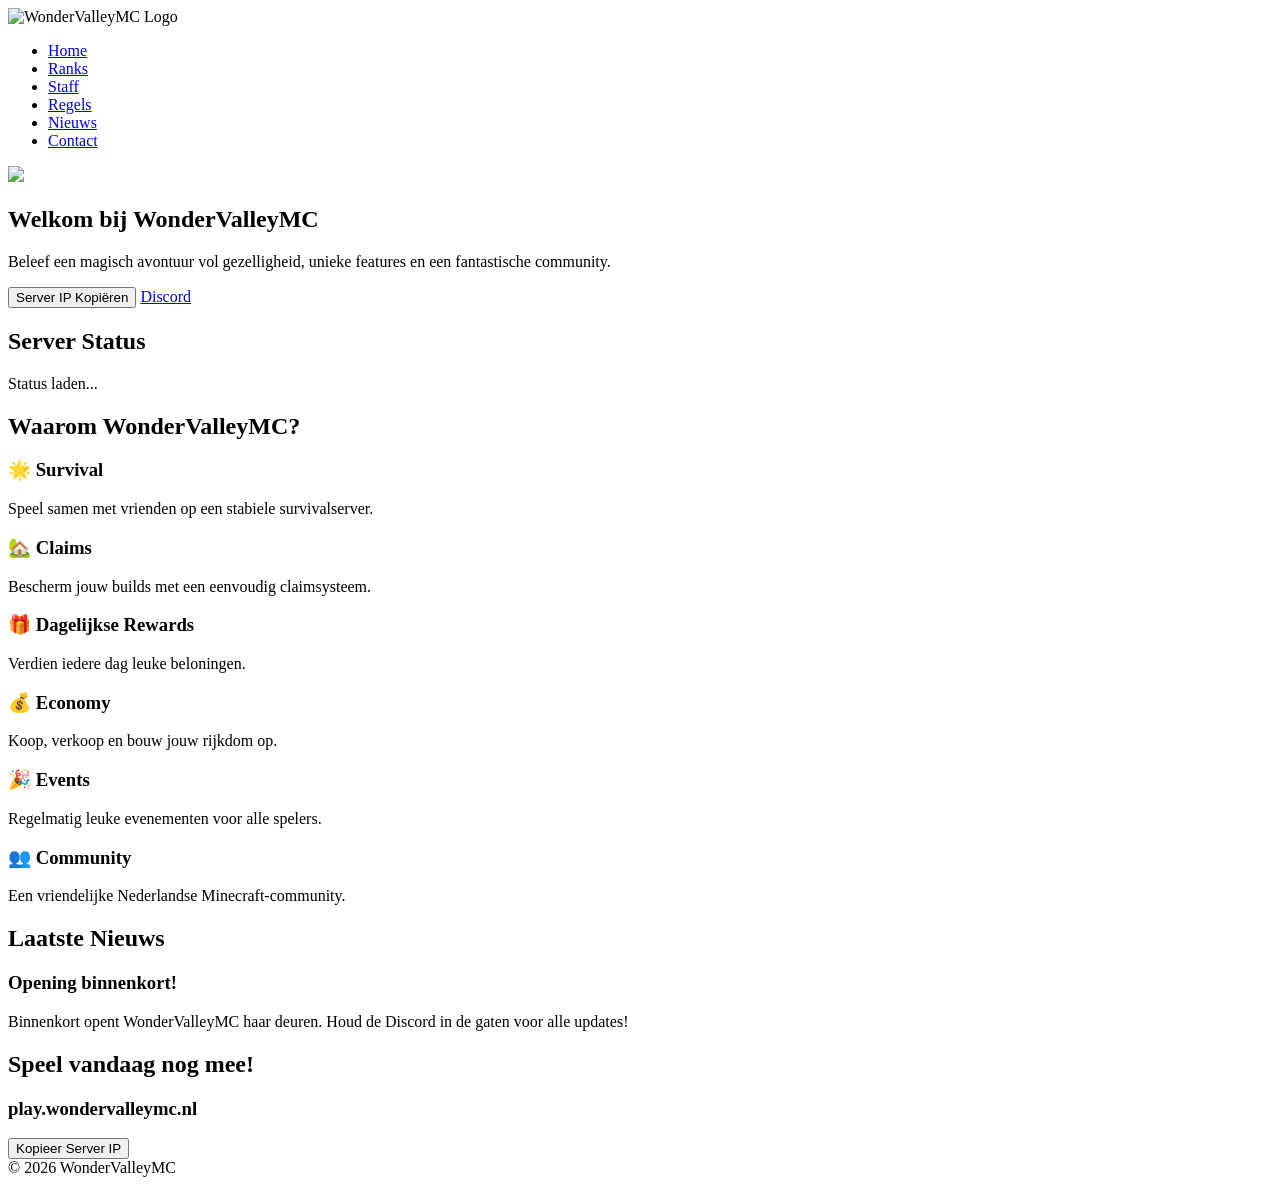
==== index.html @ a1754ed3 "Add initial index.html for WonderValleyMC website" ====
<!DOCTYPE html>
<html lang="nl">

<head>

    <meta charset="UTF-8">
    <meta name="viewport" content="width=device-width, initial-scale=1.0">

    <title>WonderValleyMC | Home</title>

    <meta name="description" content="Welkom op WonderValleyMC - De gezelligste Nederlandse Minecraft server!">

    <link rel="stylesheet" href="style.css">

    <link rel="icon" href="favicon.png">

    <script src="script.js" defer></script>

</head>

<body>

    <div id="particles"></div>

    <header>

        <nav>

            <div class="logo">

                <img src="logo.png" alt="WonderValleyMC Logo">

            </div>

            <ul>

                <li><a href="#">Home</a></li>
                <li><a href="ranks.html">Ranks</a></li>
                <li><a href="staff.html">Staff</a></li>
                <li><a href="regels.html">Regels</a></li>
                <li><a href="nieuws.html">Nieuws</a></li>
                <li><a href="contact.html">Contact</a></li>

            </ul>

        </nav>

    </header>

    <section class="hero">

        <div class="hero-content">

            <img class="hero-logo" src="logo.png">

            <h1>Welkom bij WonderValleyMC</h1>

            <p>

                Beleef een magisch avontuur vol gezelligheid,

                unieke features en een fantastische community.

            </p>

            <div class="buttons">

                <button onclick="copyIP()">

                    Server IP Kopiëren

                </button>

                <a href="#" class="discord">

                    Discord

                </a>

            </div>

        </div>

    </section>

    <section class="status">

        <h2>Server Status</h2>

        <div class="status-box">

            <div id="serverStatus">

                Status laden...

            </div>

            <div id="playerCount"></div>

            <div id="serverVersion"></div>

        </div>

    </section>

    <section class="features">

        <h2>Waarom WonderValleyMC?</h2>

        <div class="cards">

            <div class="card">

                <h3>🌟 Survival</h3>

                <p>

                    Speel samen met vrienden op een stabiele survivalserver.

                </p>

            </div>

            <div class="card">

                <h3>🏡 Claims</h3>

                <p>

                    Bescherm jouw builds met een eenvoudig claimsysteem.

                </p>

            </div>

            <div class="card">

                <h3>🎁 Dagelijkse Rewards</h3>

                <p>

                    Verdien iedere dag leuke beloningen.

                </p>

            </div>

            <div class="card">

                <h3>💰 Economy</h3>

                <p>

                    Koop, verkoop en bouw jouw rijkdom op.

                </p>

            </div>

            <div class="card">

                <h3>🎉 Events</h3>

                <p>

                    Regelmatig leuke evenementen voor alle spelers.

                </p>

            </div>

            <div class="card">

                <h3>👥 Community</h3>

                <p>

                    Een vriendelijke Nederlandse Minecraft-community.

                </p>

            </div>

        </div>

    </section>

    <section class="news">

        <h2>Laatste Nieuws</h2>

        <div class="news-card">

            <h3>Opening binnenkort!</h3>

            <p>

                Binnenkort opent WonderValleyMC haar deuren.

                Houd de Discord in de gaten voor alle updates!

            </p>

        </div>

    </section>

    <section class="join">

        <h2>Speel vandaag nog mee!</h2>

        <h3 id="serverip">

            play.wondervalleymc.nl

        </h3>

        <button onclick="copyIP()">

            Kopieer Server IP

        </button>

    </section>

    <footer>

        © 2026 WonderValleyMC

    </footer>

</body>

</html>
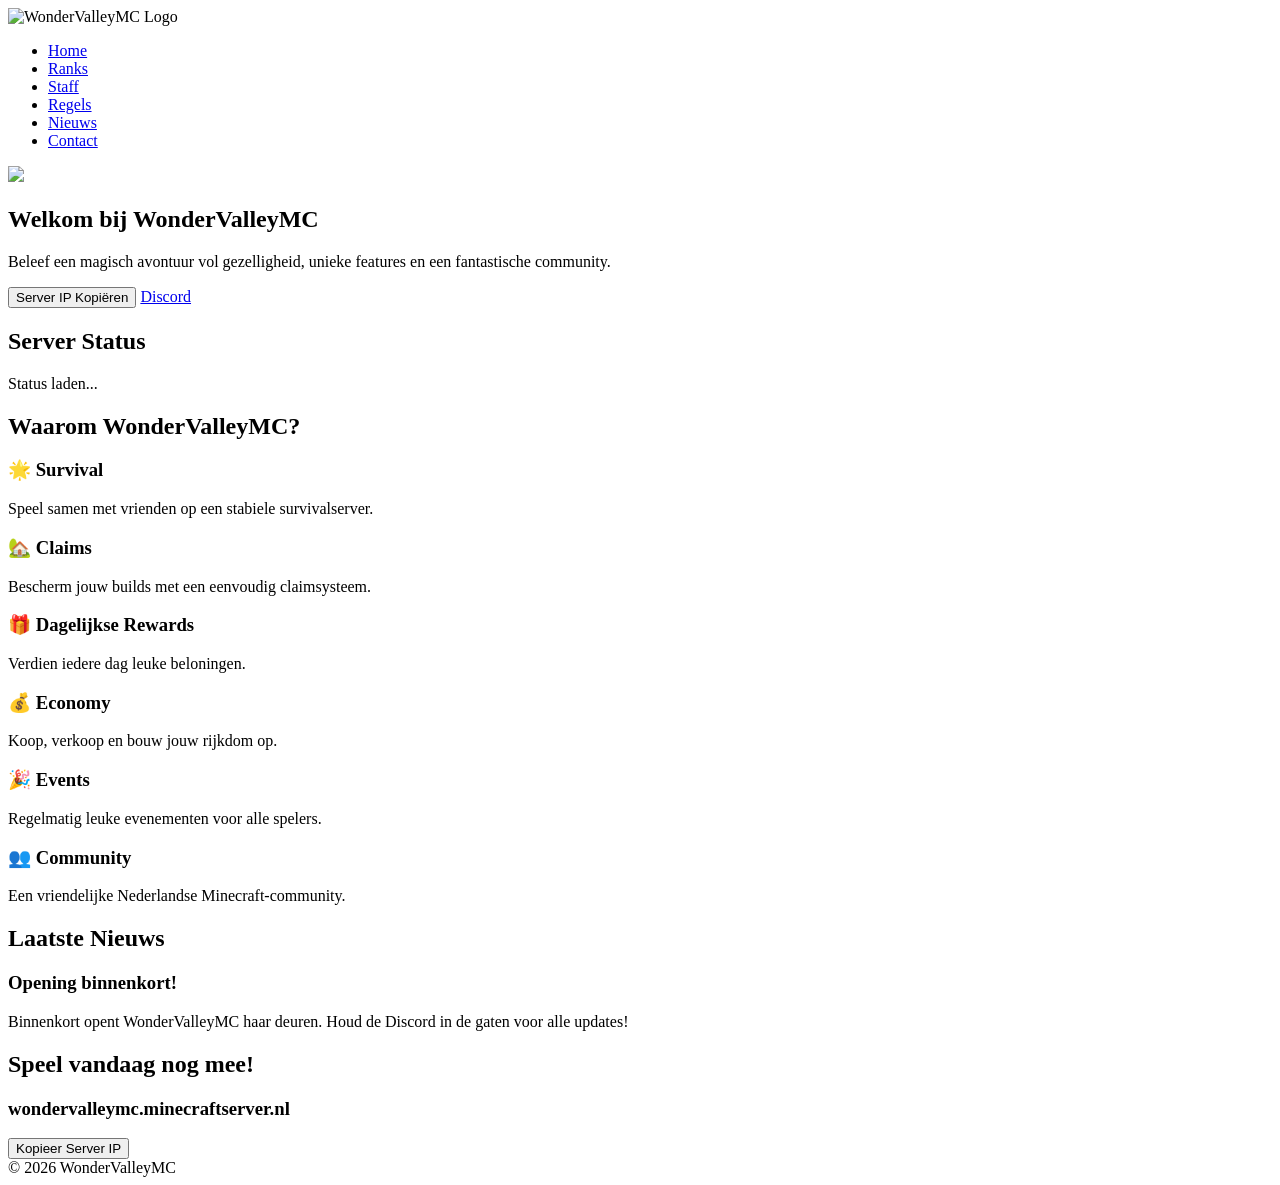
==== commit d0f17dde: "Update server IP address in index.html" ====
--- a/index.html
+++ b/index.html
@@ -211,7 +211,7 @@
 
         <h3 id="serverip">
 
-            play.wondervalleymc.nl
+            wondervalleymc.minecraftserver.nl
 
         </h3>
 
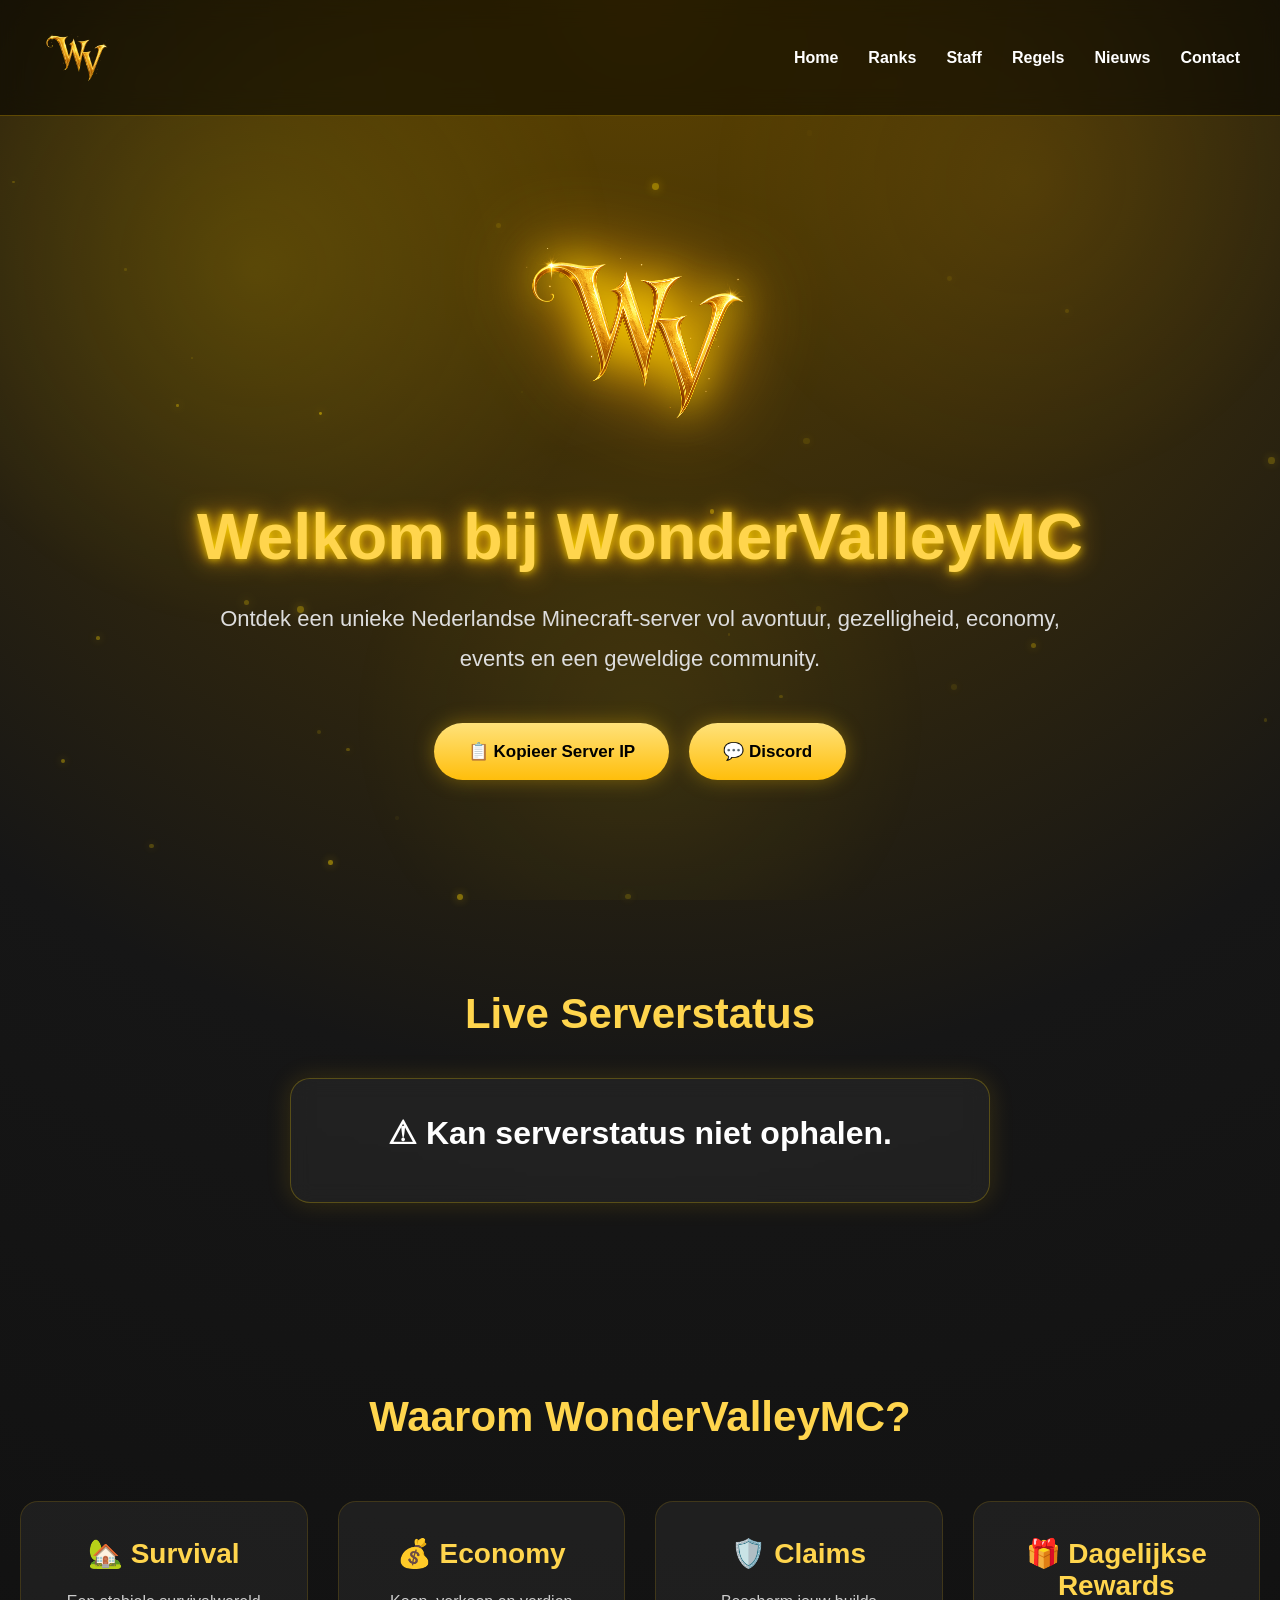
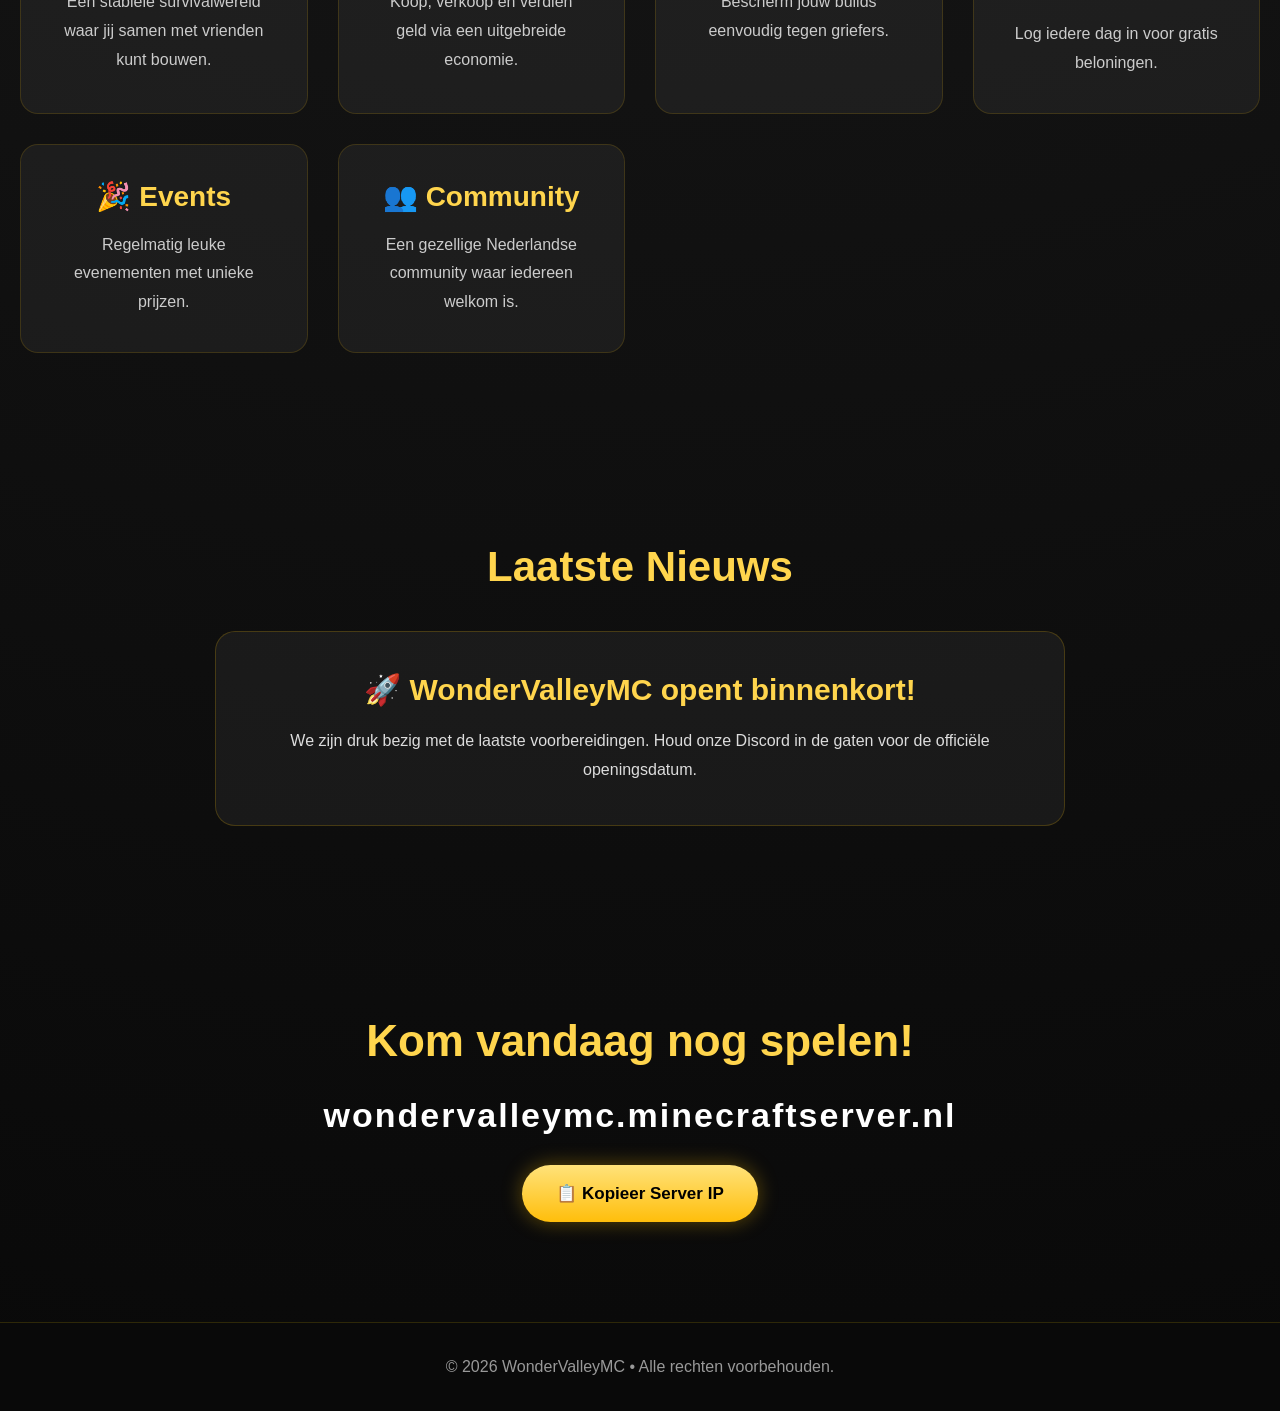
==== commit 0cb4519a: "Update index.html" ====
--- a/index.html
+++ b/index.html
@@ -6,14 +6,14 @@
     <meta charset="UTF-8">
     <meta name="viewport" content="width=device-width, initial-scale=1.0">
 
-    <title>WonderValleyMC | Home</title>
-
-    <meta name="description" content="Welkom op WonderValleyMC - De gezelligste Nederlandse Minecraft server!">
+    <title>WonderValleyMC | De Magische Minecraft Server</title>
+
+    <meta name="description" content="Welkom op WonderValleyMC! Beleef een magisch avontuur op onze Nederlandse Minecraft server.">
+
+    <link rel="icon" href="favicon.png">
 
     <link rel="stylesheet" href="style.css">
 
-    <link rel="icon" href="favicon.png">
-
     <script src="script.js" defer></script>
 
 </head>
@@ -28,13 +28,17 @@
 
             <div class="logo">
 
-                <img src="logo.png" alt="WonderValleyMC Logo">
+                <a href="index.html">
+
+                    <img src="logo.png" alt="WonderValleyMC Logo">
+
+                </a>
 
             </div>
 
             <ul>
 
-                <li><a href="#">Home</a></li>
+                <li><a href="index.html">Home</a></li>
                 <li><a href="ranks.html">Ranks</a></li>
                 <li><a href="staff.html">Staff</a></li>
                 <li><a href="regels.html">Regels</a></li>
@@ -47,185 +51,177 @@
 
     </header>
 
-    <section class="hero">
-
-        <div class="hero-content">
-
-            <img class="hero-logo" src="logo.png">
-
-            <h1>Welkom bij WonderValleyMC</h1>
-
-            <p>
-
-                Beleef een magisch avontuur vol gezelligheid,
-
-                unieke features en een fantastische community.
-
-            </p>
-
-            <div class="buttons">
-
-                <button onclick="copyIP()">
-
-                    Server IP Kopiëren
-
-                </button>
-
-                <a href="#" class="discord">
-
-                    Discord
-
-                </a>
-
-            </div>
-
-        </div>
-
-    </section>
-
-    <section class="status">
-
-        <h2>Server Status</h2>
-
-        <div class="status-box">
-
-            <div id="serverStatus">
-
-                Status laden...
-
-            </div>
-
-            <div id="playerCount"></div>
-
-            <div id="serverVersion"></div>
-
-        </div>
-
-    </section>
-
-    <section class="features">
-
-        <h2>Waarom WonderValleyMC?</h2>
-
-        <div class="cards">
-
-            <div class="card">
-
-                <h3>🌟 Survival</h3>
+    <main>
+
+        <section class="hero">
+
+            <div class="hero-content">
+
+                <img class="hero-logo" src="logo.png" alt="WonderValleyMC">
+
+                <h1>Welkom bij WonderValleyMC</h1>
 
                 <p>
 
-                    Speel samen met vrienden op een stabiele survivalserver.
+                    Ontdek een unieke Nederlandse Minecraft-server vol avontuur,
+                    gezelligheid, economy, events en een geweldige community.
 
                 </p>
 
-            </div>
-
-            <div class="card">
-
-                <h3>🏡 Claims</h3>
+                <div class="buttons">
+
+                    <button onclick="copyIP()">
+
+                        📋 Kopieer Server IP
+
+                    </button>
+
+                    <a class="discord"
+                       href="https://discord.gg/JOUWLINK"
+                       target="_blank">
+
+                        💬 Discord
+
+                    </a>
+
+                </div>
+
+            </div>
+
+        </section>
+
+        <section class="status">
+
+            <h2>Live Serverstatus</h2>
+
+            <div class="status-box">
+
+                <div id="serverStatus">
+
+                    Status laden...
+
+                </div>
+
+                <div id="playerCount"></div>
+
+                <div id="serverVersion"></div>
+
+            </div>
+
+        </section>
+
+        <section class="features">
+
+            <h2>Waarom WonderValleyMC?</h2>
+
+            <div class="cards">
+
+                <div class="card">
+
+                    <h3>🏡 Survival</h3>
+
+                    <p>
+                        Een stabiele survivalwereld waar jij samen met vrienden kunt bouwen.
+                    </p>
+
+                </div>
+
+                <div class="card">
+
+                    <h3>💰 Economy</h3>
+
+                    <p>
+                        Koop, verkoop en verdien geld via een uitgebreide economie.
+                    </p>
+
+                </div>
+
+                <div class="card">
+
+                    <h3>🛡️ Claims</h3>
+
+                    <p>
+                        Bescherm jouw builds eenvoudig tegen griefers.
+                    </p>
+
+                </div>
+
+                <div class="card">
+
+                    <h3>🎁 Dagelijkse Rewards</h3>
+
+                    <p>
+                        Log iedere dag in voor gratis beloningen.
+                    </p>
+
+                </div>
+
+                <div class="card">
+
+                    <h3>🎉 Events</h3>
+
+                    <p>
+                        Regelmatig leuke evenementen met unieke prijzen.
+                    </p>
+
+                </div>
+
+                <div class="card">
+
+                    <h3>👥 Community</h3>
+
+                    <p>
+                        Een gezellige Nederlandse community waar iedereen welkom is.
+                    </p>
+
+                </div>
+
+            </div>
+
+        </section>
+
+        <section class="news">
+
+            <h2>Laatste Nieuws</h2>
+
+            <div class="news-card">
+
+                <h3>🚀 WonderValleyMC opent binnenkort!</h3>
 
                 <p>
 
-                    Bescherm jouw builds met een eenvoudig claimsysteem.
+                    We zijn druk bezig met de laatste voorbereidingen.
+                    Houd onze Discord in de gaten voor de officiële openingsdatum.
 
                 </p>
 
             </div>
 
-            <div class="card">
-
-                <h3>🎁 Dagelijkse Rewards</h3>
-
-                <p>
-
-                    Verdien iedere dag leuke beloningen.
-
-                </p>
-
-            </div>
-
-            <div class="card">
-
-                <h3>💰 Economy</h3>
-
-                <p>
-
-                    Koop, verkoop en bouw jouw rijkdom op.
-
-                </p>
-
-            </div>
-
-            <div class="card">
-
-                <h3>🎉 Events</h3>
-
-                <p>
-
-                    Regelmatig leuke evenementen voor alle spelers.
-
-                </p>
-
-            </div>
-
-            <div class="card">
-
-                <h3>👥 Community</h3>
-
-                <p>
-
-                    Een vriendelijke Nederlandse Minecraft-community.
-
-                </p>
-
-            </div>
-
-        </div>
-
-    </section>
-
-    <section class="news">
-
-        <h2>Laatste Nieuws</h2>
-
-        <div class="news-card">
-
-            <h3>Opening binnenkort!</h3>
-
-            <p>
-
-                Binnenkort opent WonderValleyMC haar deuren.
-
-                Houd de Discord in de gaten voor alle updates!
-
-            </p>
-
-        </div>
-
-    </section>
-
-    <section class="join">
-
-        <h2>Speel vandaag nog mee!</h2>
-
-        <h3 id="serverip">
-
-            wondervalleymc.minecraftserver.nl
-
-        </h3>
-
-        <button onclick="copyIP()">
-
-            Kopieer Server IP
-
-        </button>
-
-    </section>
+        </section>
+
+        <section class="join">
+
+            <h2>Kom vandaag nog spelen!</h2>
+
+            <h3 id="serverip">
+
+                wondervalleymc.minecraftserver.nl
+
+            </h3>
+
+            <button onclick="copyIP()">
+
+                📋 Kopieer Server IP
+
+            </button>
+
+        </section>
+
+    </main>
 
     <footer>
 
-        © 2026 WonderValleyMC
+        <p>© 2026 WonderValleyMC • Alle rechten voorbehouden.</p>
 
     </footer>
 
--- a/style.css
+++ b/style.css
@@ -0,0 +1,1409 @@
+/* =====================================================
+
+   WonderValleyMC
+
+   Style.css
+
+===================================================== */
+
+
+
+*{
+
+    margin:0;
+
+    padding:0;
+
+    box-sizing:border-box;
+
+}
+
+
+
+html{
+
+    scroll-behavior:smooth;
+
+}
+
+
+
+body{
+
+
+
+    font-family:Arial, Helvetica, sans-serif;
+
+
+
+    background:
+
+    radial-gradient(circle at top,#5d4300 0%,#161616 35%,#090909 100%);
+
+
+
+    color:white;
+
+
+
+    overflow-x:hidden;
+
+
+
+}
+
+
+
+/* Scrollbar */
+
+
+
+::-webkit-scrollbar{
+
+
+
+    width:10px;
+
+
+
+}
+
+
+
+::-webkit-scrollbar-track{
+
+
+
+    background:#111;
+
+
+
+}
+
+
+
+::-webkit-scrollbar-thumb{
+
+
+
+    background:linear-gradient(#ffd54d,#ffb300);
+
+
+
+    border-radius:20px;
+
+
+
+}
+
+
+
+/* Achtergrond */
+
+
+
+#particles{
+
+
+
+    position:fixed;
+
+
+
+    width:100%;
+
+
+
+    height:100%;
+
+
+
+    top:0;
+
+
+
+    left:0;
+
+
+
+    z-index:-1;
+
+
+
+    background:
+
+    radial-gradient(circle at 20% 30%,rgba(255,215,0,.15),transparent 30%),
+
+    radial-gradient(circle at 80% 20%,rgba(255,180,0,.10),transparent 25%),
+
+    radial-gradient(circle at 50% 80%,rgba(255,215,0,.08),transparent 30%);
+
+
+
+}
+
+
+
+/* =======================
+
+HEADER
+
+======================= */
+
+
+
+header{
+
+
+
+    width:100%;
+
+
+
+    position:fixed;
+
+
+
+    top:0;
+
+
+
+    left:0;
+
+
+
+    background:rgba(0,0,0,.55);
+
+
+
+    backdrop-filter:blur(12px);
+
+
+
+    z-index:999;
+
+
+
+    border-bottom:1px solid rgba(255,196,0,.3);
+
+
+
+}
+
+
+
+nav{
+
+
+
+    max-width:1400px;
+
+
+
+    margin:auto;
+
+
+
+    display:flex;
+
+
+
+    justify-content:space-between;
+
+
+
+    align-items:center;
+
+
+
+    padding:18px 40px;
+
+
+
+}
+
+
+
+.logo img{
+
+
+
+    width:75px;
+
+
+
+    transition:.4s;
+
+
+
+}
+
+
+
+.logo img:hover{
+
+
+
+    transform:scale(1.08) rotate(-3deg);
+
+
+
+}
+
+
+
+nav ul{
+
+
+
+    display:flex;
+
+
+
+    list-style:none;
+
+
+
+    gap:30px;
+
+
+
+}
+
+
+
+nav a{
+
+
+
+    color:white;
+
+
+
+    text-decoration:none;
+
+
+
+    font-weight:bold;
+
+
+
+    transition:.3s;
+
+
+
+    position:relative;
+
+
+
+}
+
+
+
+nav a::after{
+
+
+
+    content:"";
+
+
+
+    position:absolute;
+
+
+
+    left:0;
+
+
+
+    bottom:-8px;
+
+
+
+    width:0;
+
+
+
+    height:2px;
+
+
+
+    background:#ffcc33;
+
+
+
+    transition:.3s;
+
+
+
+}
+
+
+
+nav a:hover{
+
+
+
+    color:#ffd54d;
+
+
+
+}
+
+
+
+nav a:hover::after{
+
+
+
+    width:100%;
+
+
+
+}
+
+
+
+/* =======================
+
+HERO
+
+======================= */
+
+
+
+.hero{
+
+
+
+    min-height:100vh;
+
+
+
+    display:flex;
+
+
+
+    align-items:center;
+
+
+
+    justify-content:center;
+
+
+
+    text-align:center;
+
+
+
+    padding:140px 20px 60px;
+
+
+
+}
+
+
+
+.hero-content{
+
+
+
+    max-width:900px;
+
+
+
+}
+
+
+
+.hero-logo{
+
+
+
+    width:260px;
+
+
+
+    margin-bottom:35px;
+
+
+
+    animation:float 5s ease-in-out infinite;
+
+
+
+    filter:
+
+    drop-shadow(0 0 20px gold)
+
+    drop-shadow(0 0 40px orange);
+
+
+
+}
+
+
+
+.hero h1{
+
+
+
+    font-size:65px;
+
+
+
+    margin-bottom:25px;
+
+
+
+    color:#ffd54d;
+
+
+
+    text-shadow:
+
+    0 0 10px gold,
+
+    0 0 25px orange;
+
+
+
+}
+
+
+
+.hero p{
+
+
+
+    font-size:22px;
+
+
+
+    line-height:1.8;
+
+
+
+    color:#ddd;
+
+
+
+}
+
+
+
+/* =======================
+
+BUTTONS
+
+======================= */
+
+
+
+.buttons{
+
+
+
+    margin-top:45px;
+
+
+
+    display:flex;
+
+
+
+    justify-content:center;
+
+
+
+    gap:20px;
+
+
+
+    flex-wrap:wrap;
+
+
+
+}
+
+
+
+button,
+
+.discord{
+
+
+
+    padding:18px 34px;
+
+
+
+    border:none;
+
+
+
+    border-radius:50px;
+
+
+
+    cursor:pointer;
+
+
+
+    text-decoration:none;
+
+
+
+    color:black;
+
+
+
+    background:linear-gradient(#ffe27a,#ffbe0b);
+
+
+
+    font-weight:bold;
+
+
+
+    font-size:17px;
+
+
+
+    transition:.35s;
+
+
+
+    box-shadow:0 0 20px rgba(255,196,0,.35);
+
+
+
+}
+
+
+
+button:hover,
+
+.discord:hover{
+
+
+
+    transform:translateY(-4px);
+
+
+
+    box-shadow:
+
+    0 0 18px gold,
+
+    0 0 35px orange;
+
+
+
+}
+
+/* =======================
+
+SERVER STATUS
+
+======================= */
+
+
+
+.status{
+
+
+
+    padding:90px 20px;
+
+
+
+    text-align:center;
+
+
+
+}
+
+
+
+.status h2{
+
+
+
+    font-size:42px;
+
+
+
+    color:#ffd54d;
+
+
+
+    margin-bottom:40px;
+
+
+
+}
+
+
+
+.status-box{
+
+
+
+    max-width:700px;
+
+
+
+    margin:auto;
+
+
+
+    padding:35px;
+
+
+
+    border-radius:20px;
+
+
+
+    background:rgba(255,255,255,.05);
+
+
+
+    backdrop-filter:blur(10px);
+
+
+
+    border:1px solid rgba(255,215,0,.25);
+
+
+
+    box-shadow:0 0 25px rgba(255,196,0,.15);
+
+
+
+}
+
+
+
+#serverStatus{
+
+
+
+    font-size:32px;
+
+
+
+    font-weight:bold;
+
+
+
+    margin-bottom:15px;
+
+
+
+}
+
+
+
+#playerCount,
+
+#serverVersion{
+
+
+
+    color:#ddd;
+
+
+
+    margin-top:10px;
+
+
+
+    font-size:18px;
+
+
+
+}
+
+
+
+/* =======================
+
+FEATURES
+
+======================= */
+
+
+
+.features{
+
+
+
+    padding:100px 20px;
+
+
+
+}
+
+
+
+.features h2{
+
+
+
+    text-align:center;
+
+
+
+    color:#ffd54d;
+
+
+
+    font-size:42px;
+
+
+
+    margin-bottom:60px;
+
+
+
+}
+
+
+
+.cards{
+
+
+
+    max-width:1400px;
+
+
+
+    margin:auto;
+
+
+
+    display:grid;
+
+
+
+    grid-template-columns:repeat(auto-fit,minmax(280px,1fr));
+
+
+
+    gap:30px;
+
+
+
+}
+
+
+
+.card{
+
+
+
+    background:rgba(255,255,255,.05);
+
+
+
+    border-radius:18px;
+
+
+
+    padding:35px;
+
+
+
+    text-align:center;
+
+
+
+    border:1px solid rgba(255,196,0,.15);
+
+
+
+    transition:.35s;
+
+
+
+}
+
+
+
+.card h3{
+
+
+
+    color:#ffd54d;
+
+
+
+    margin-bottom:18px;
+
+
+
+    font-size:28px;
+
+
+
+}
+
+
+
+.card p{
+
+
+
+    color:#ccc;
+
+
+
+    line-height:1.8;
+
+
+
+}
+
+
+
+.card:hover{
+
+
+
+    transform:translateY(-10px);
+
+
+
+    box-shadow:
+
+
+
+    0 0 18px rgba(255,196,0,.3),
+
+
+
+    0 0 35px rgba(255,196,0,.2);
+
+
+
+}
+
+
+
+/* =======================
+
+NIEUWS
+
+======================= */
+
+
+
+.news{
+
+
+
+    padding:90px 20px;
+
+
+
+    text-align:center;
+
+
+
+}
+
+
+
+.news h2{
+
+
+
+    color:#ffd54d;
+
+
+
+    font-size:42px;
+
+
+
+    margin-bottom:40px;
+
+
+
+}
+
+
+
+.news-card{
+
+
+
+    max-width:850px;
+
+
+
+    margin:auto;
+
+
+
+    background:rgba(255,255,255,.05);
+
+
+
+    padding:40px;
+
+
+
+    border-radius:20px;
+
+
+
+    border:1px solid rgba(255,196,0,.2);
+
+
+
+}
+
+
+
+.news-card h3{
+
+
+
+    margin-bottom:20px;
+
+
+
+    color:#ffd54d;
+
+
+
+    font-size:30px;
+
+
+
+}
+
+
+
+.news-card p{
+
+
+
+    color:#ddd;
+
+
+
+    line-height:1.8;
+
+
+
+}
+
+
+
+/* =======================
+
+JOIN
+
+======================= */
+
+
+
+.join{
+
+
+
+    padding:100px 20px;
+
+
+
+    text-align:center;
+
+
+
+}
+
+
+
+.join h2{
+
+
+
+    font-size:44px;
+
+
+
+    color:#ffd54d;
+
+
+
+}
+
+
+
+.join h3{
+
+
+
+    margin:30px 0;
+
+
+
+    font-size:34px;
+
+
+
+    color:white;
+
+
+
+    letter-spacing:2px;
+
+
+
+}
+
+
+
+/* =======================
+
+FOOTER
+
+======================= */
+
+
+
+footer{
+
+
+
+    padding:35px;
+
+
+
+    text-align:center;
+
+
+
+    color:#999;
+
+
+
+    background:#090909;
+
+
+
+    border-top:1px solid rgba(255,215,0,.15);
+
+
+
+}
+
+
+
+/* =======================
+
+ANIMATIES
+
+======================= */
+
+
+
+@keyframes float{
+
+
+
+    0%{
+
+
+
+        transform:translateY(0px);
+
+
+
+    }
+
+
+
+    50%{
+
+
+
+        transform:translateY(-12px);
+
+
+
+    }
+
+
+
+    100%{
+
+
+
+        transform:translateY(0px);
+
+
+
+    }
+
+
+
+}
+
+
+
+.fade-up{
+
+
+
+    opacity:0;
+
+
+
+    transform:translateY(40px);
+
+
+
+    transition:all .8s ease;
+
+
+
+}
+
+
+
+.fade-up.show{
+
+
+
+    opacity:1;
+
+
+
+    transform:translateY(0);
+
+
+
+}
+
+
+
+/* =======================
+
+RESPONSIVE
+
+======================= */
+
+
+
+@media(max-width:900px){
+
+
+
+nav{
+
+
+
+    flex-direction:column;
+
+
+
+    gap:20px;
+
+
+
+}
+
+
+
+nav ul{
+
+
+
+    flex-wrap:wrap;
+
+
+
+    justify-content:center;
+
+
+
+    gap:18px;
+
+
+
+}
+
+
+
+.hero h1{
+
+
+
+    font-size:46px;
+
+
+
+}
+
+
+
+.hero p{
+
+
+
+    font-size:18px;
+
+
+
+}
+
+
+
+.hero-logo{
+
+
+
+    width:190px;
+
+
+
+}
+
+
+
+.status h2,
+
+.features h2,
+
+.news h2,
+
+.join h2{
+
+
+
+    font-size:34px;
+
+
+
+}
+
+
+
+.join h3{
+
+
+
+    font-size:24px;
+
+
+
+}
+
+
+
+}
+
+
+
+@media(max-width:600px){
+
+
+
+.hero{
+
+
+
+    padding-top:170px;
+
+
+
+}
+
+
+
+.hero h1{
+
+
+
+    font-size:36px;
+
+
+
+}
+
+
+
+.hero p{
+
+
+
+    font-size:16px;
+
+
+
+}
+
+
+
+button,
+
+.discord{
+
+
+
+    width:100%;
+
+
+
+    max-width:320px;
+
+
+
+}
+
+
+
+.cards{
+
+
+
+    grid-template-columns:1fr;
+
+
+
+}
+
+
+
+.status-box,
+
+.news-card{
+
+
+
+    padding:25px;
+
+
+
+}
+
+
+
+.logo img{
+
+
+
+    width:60px;
+
+
+
+}
+
+
+
+}
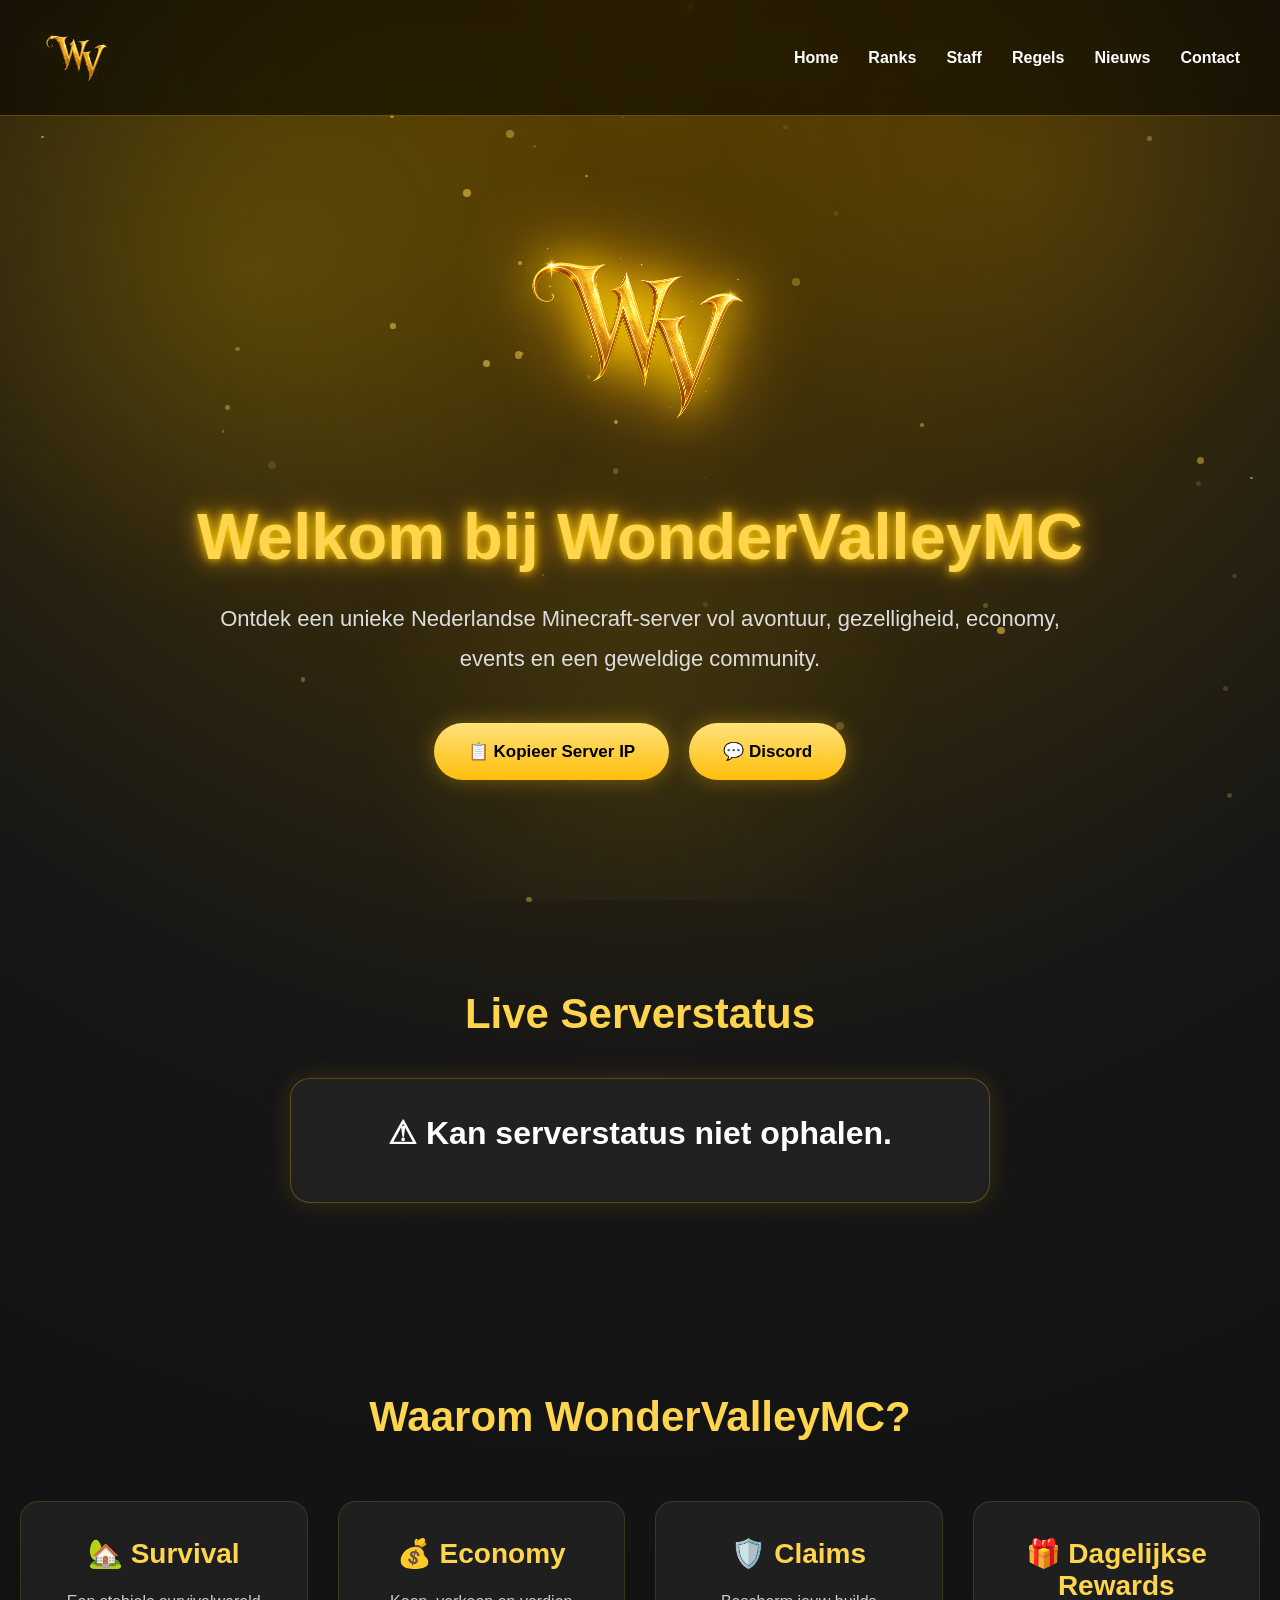
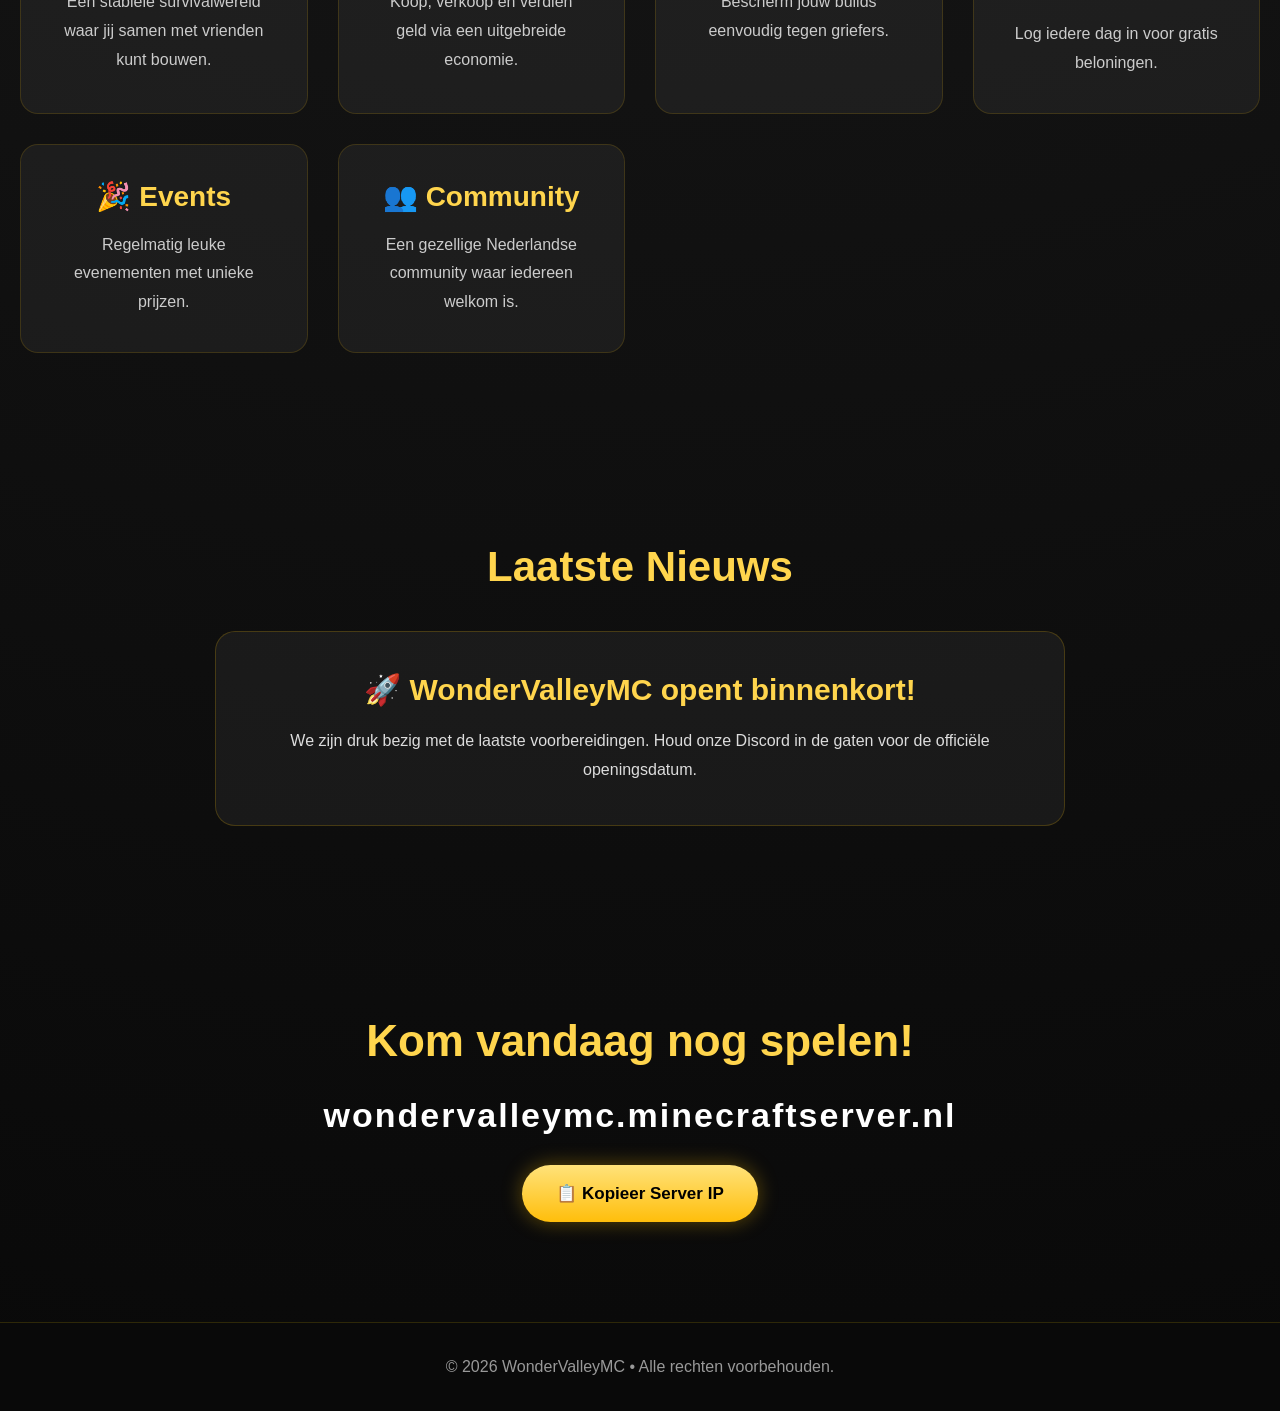
==== commit 4c159f6b: "Update meta description for index.html" ====
--- a/index.html
+++ b/index.html
@@ -8,7 +8,7 @@
 
     <title>WonderValleyMC | De Magische Minecraft Server</title>
 
-    <meta name="description" content="Welkom op WonderValleyMC! Beleef een magisch avontuur op onze Nederlandse Minecraft server.">
+    <meta name="description" content="Welkom op WonderValleyMC! Waar magie tot leven komt..">
 
     <link rel="icon" href="favicon.png">
 
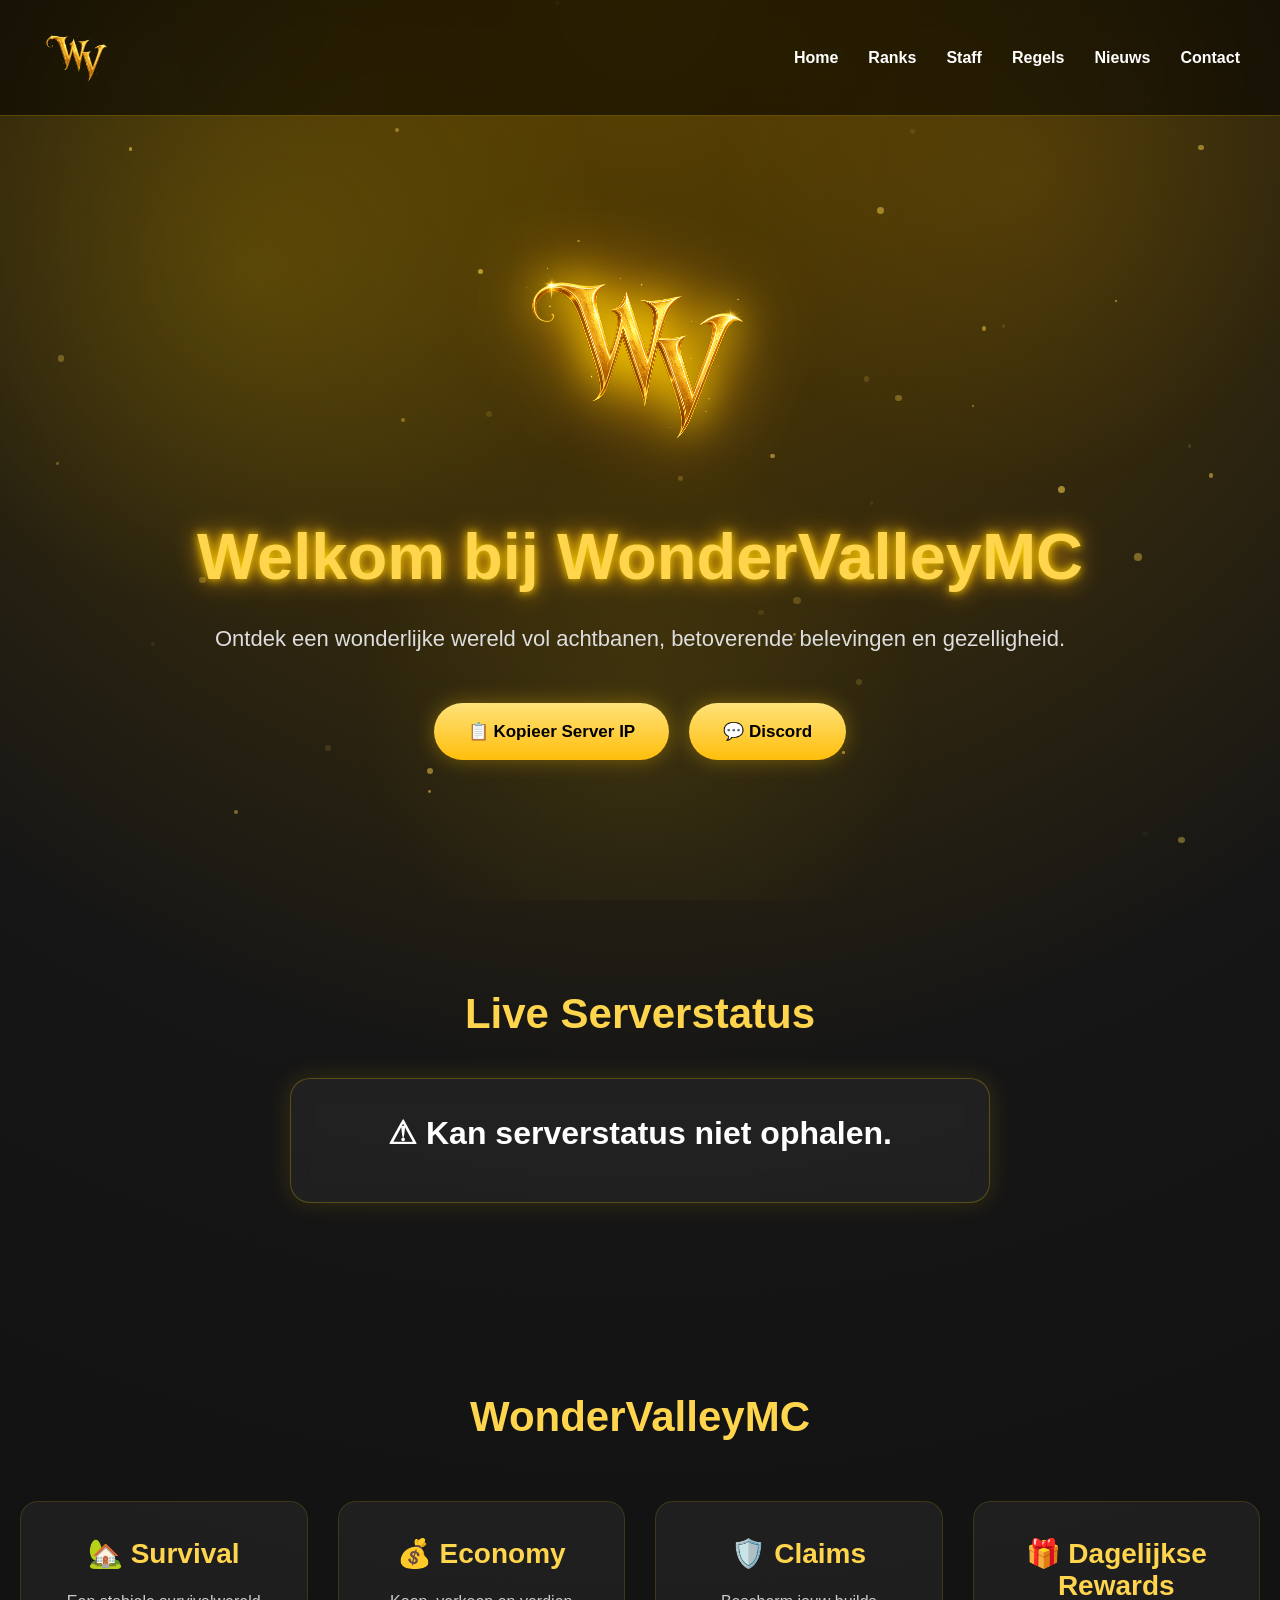
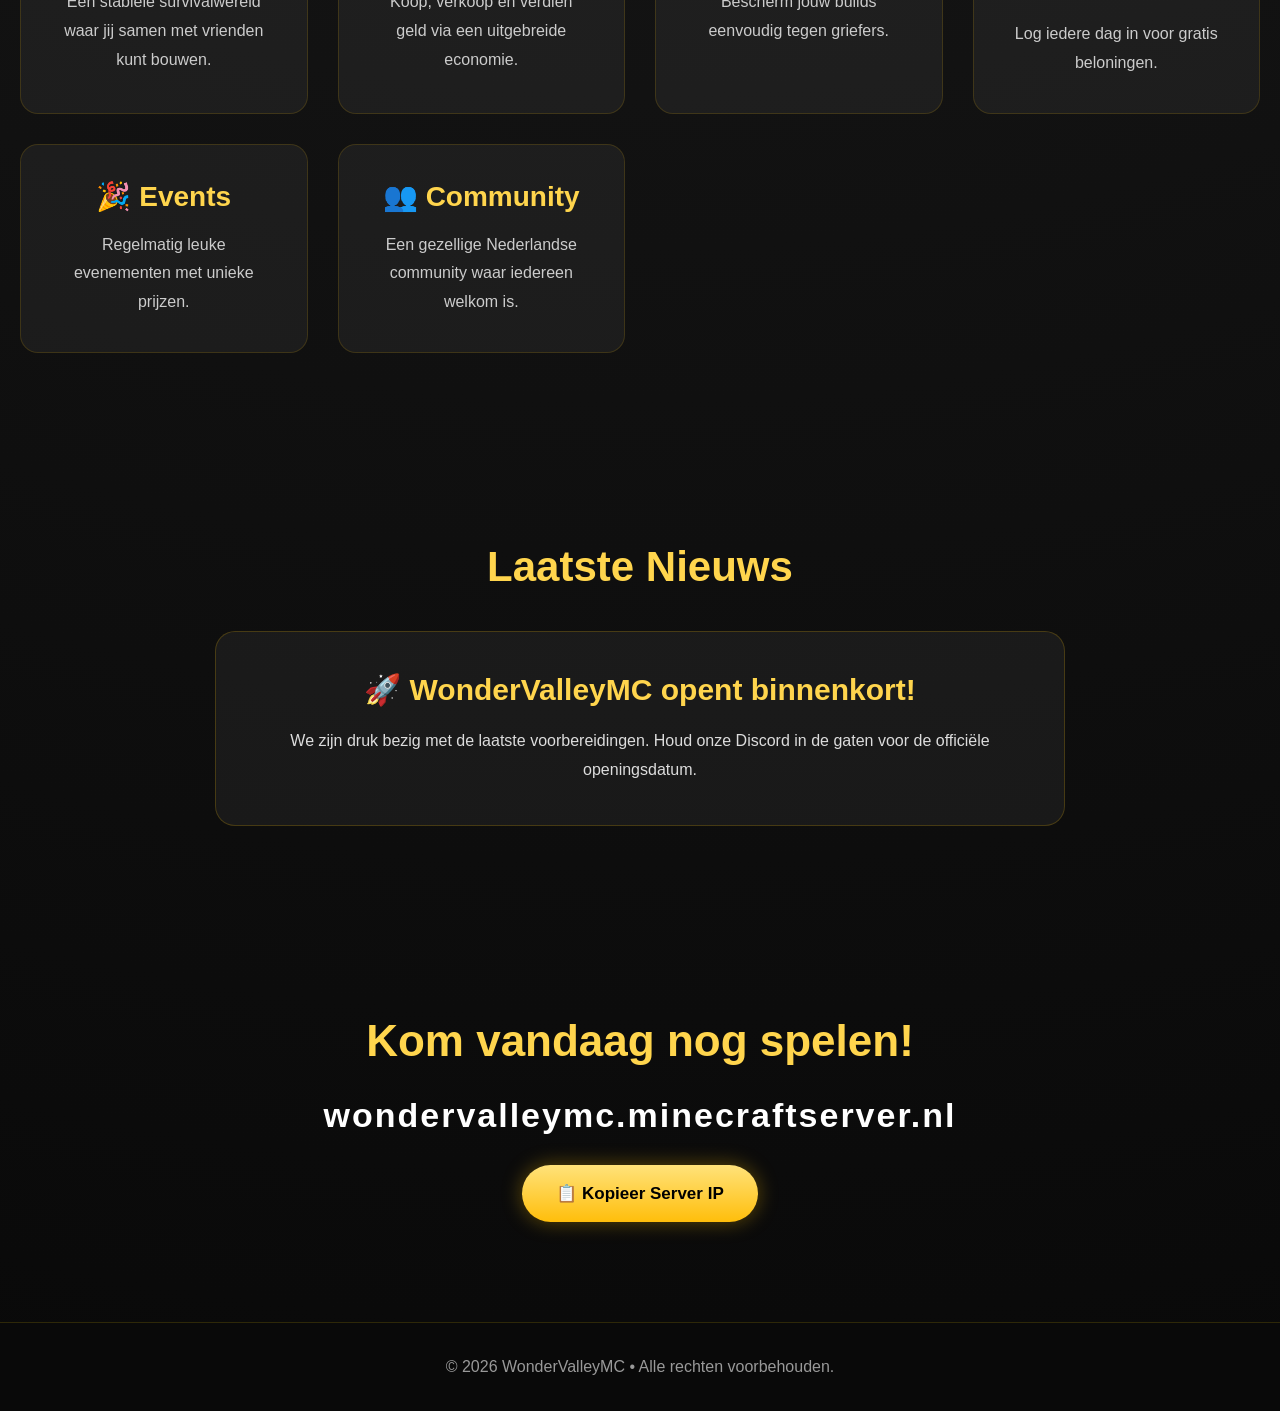
==== commit 8fad7d8d: "Update index.html" ====
--- a/index.html
+++ b/index.html
@@ -63,8 +63,8 @@
 
                 <p>
 
-                    Ontdek een unieke Nederlandse Minecraft-server vol avontuur,
-                    gezelligheid, economy, events en een geweldige community.
+                    Ontdek een wonderlijke wereld vol achtbanen,
+                    betoverende belevingen en gezelligheid.
 
                 </p>
 
@@ -112,7 +112,7 @@
 
         <section class="features">
 
-            <h2>Waarom WonderValleyMC?</h2>
+            <h2>WonderValleyMC</h2>
 
             <div class="cards">
 
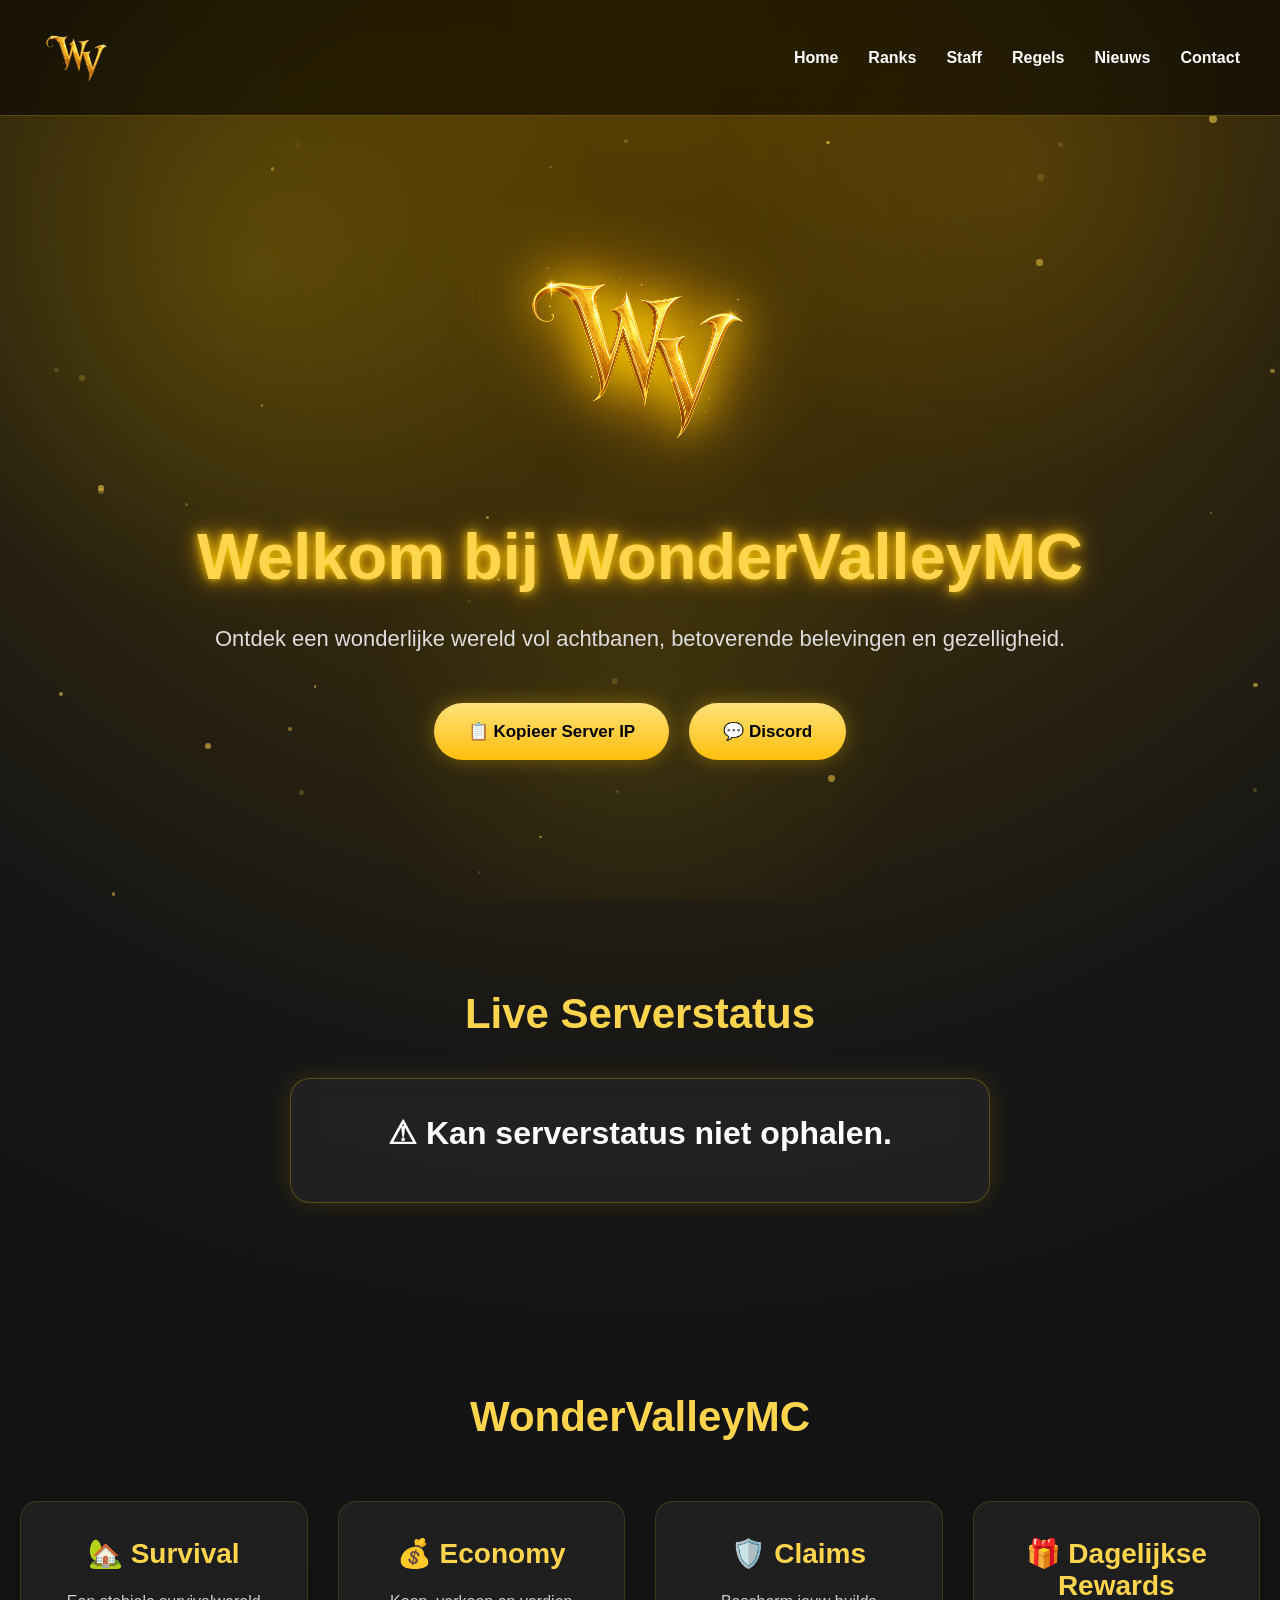
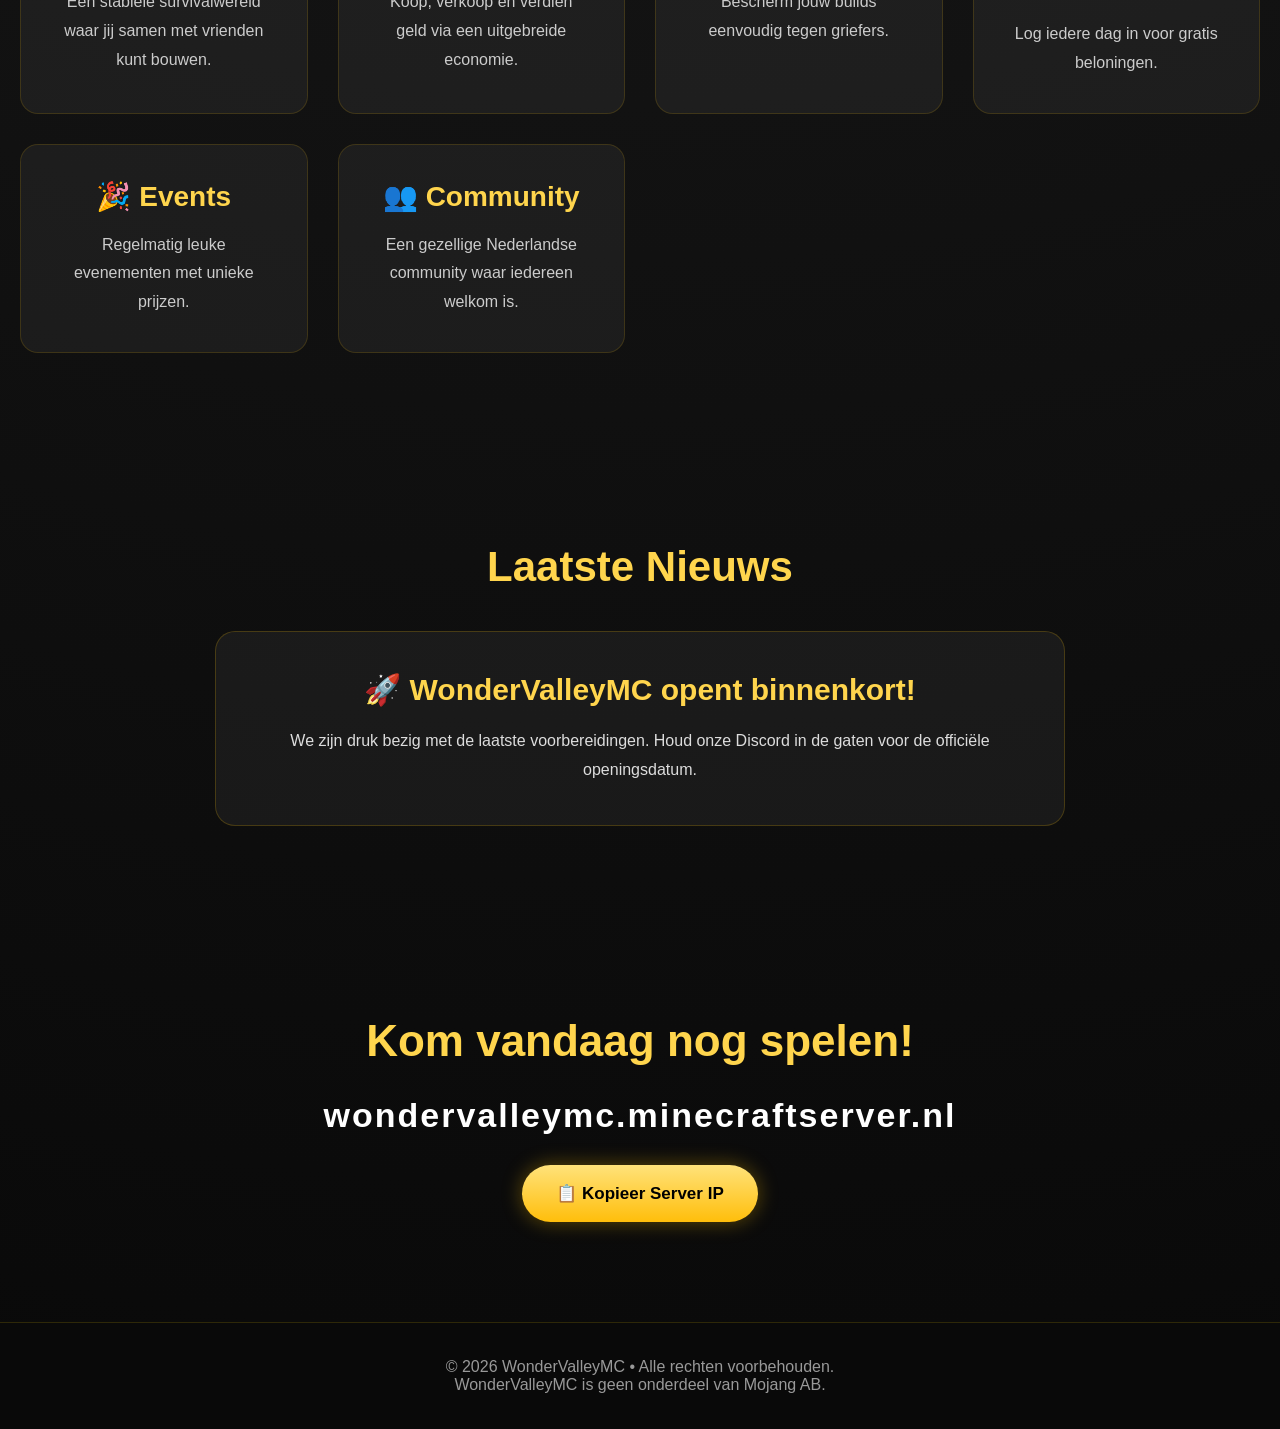
==== commit 946f6add: "Update index.html" ====
--- a/index.html
+++ b/index.html
@@ -222,7 +222,8 @@
     <footer>
 
         <p>© 2026 WonderValleyMC • Alle rechten voorbehouden.</p>
-
+        <p>WonderValleyMC is geen onderdeel van Mojang AB.</p>
+        
     </footer>
 
 </body>
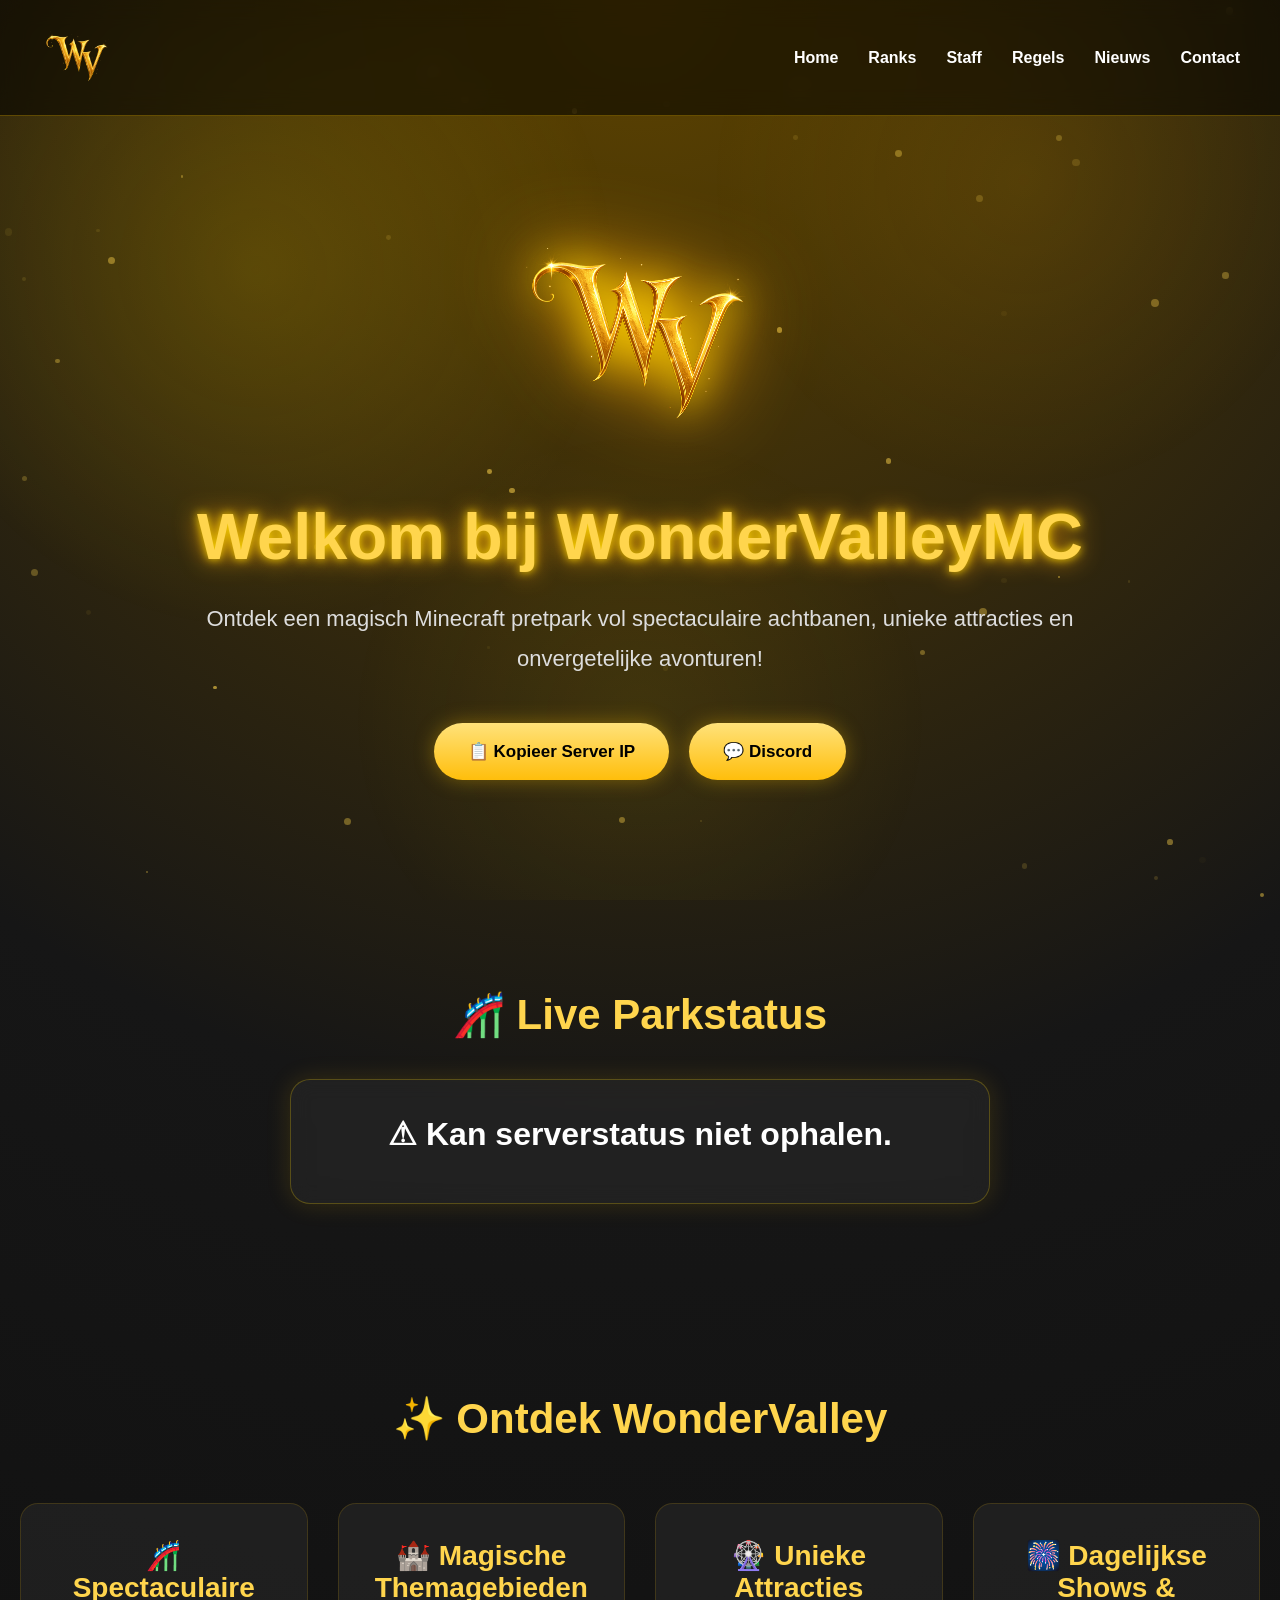
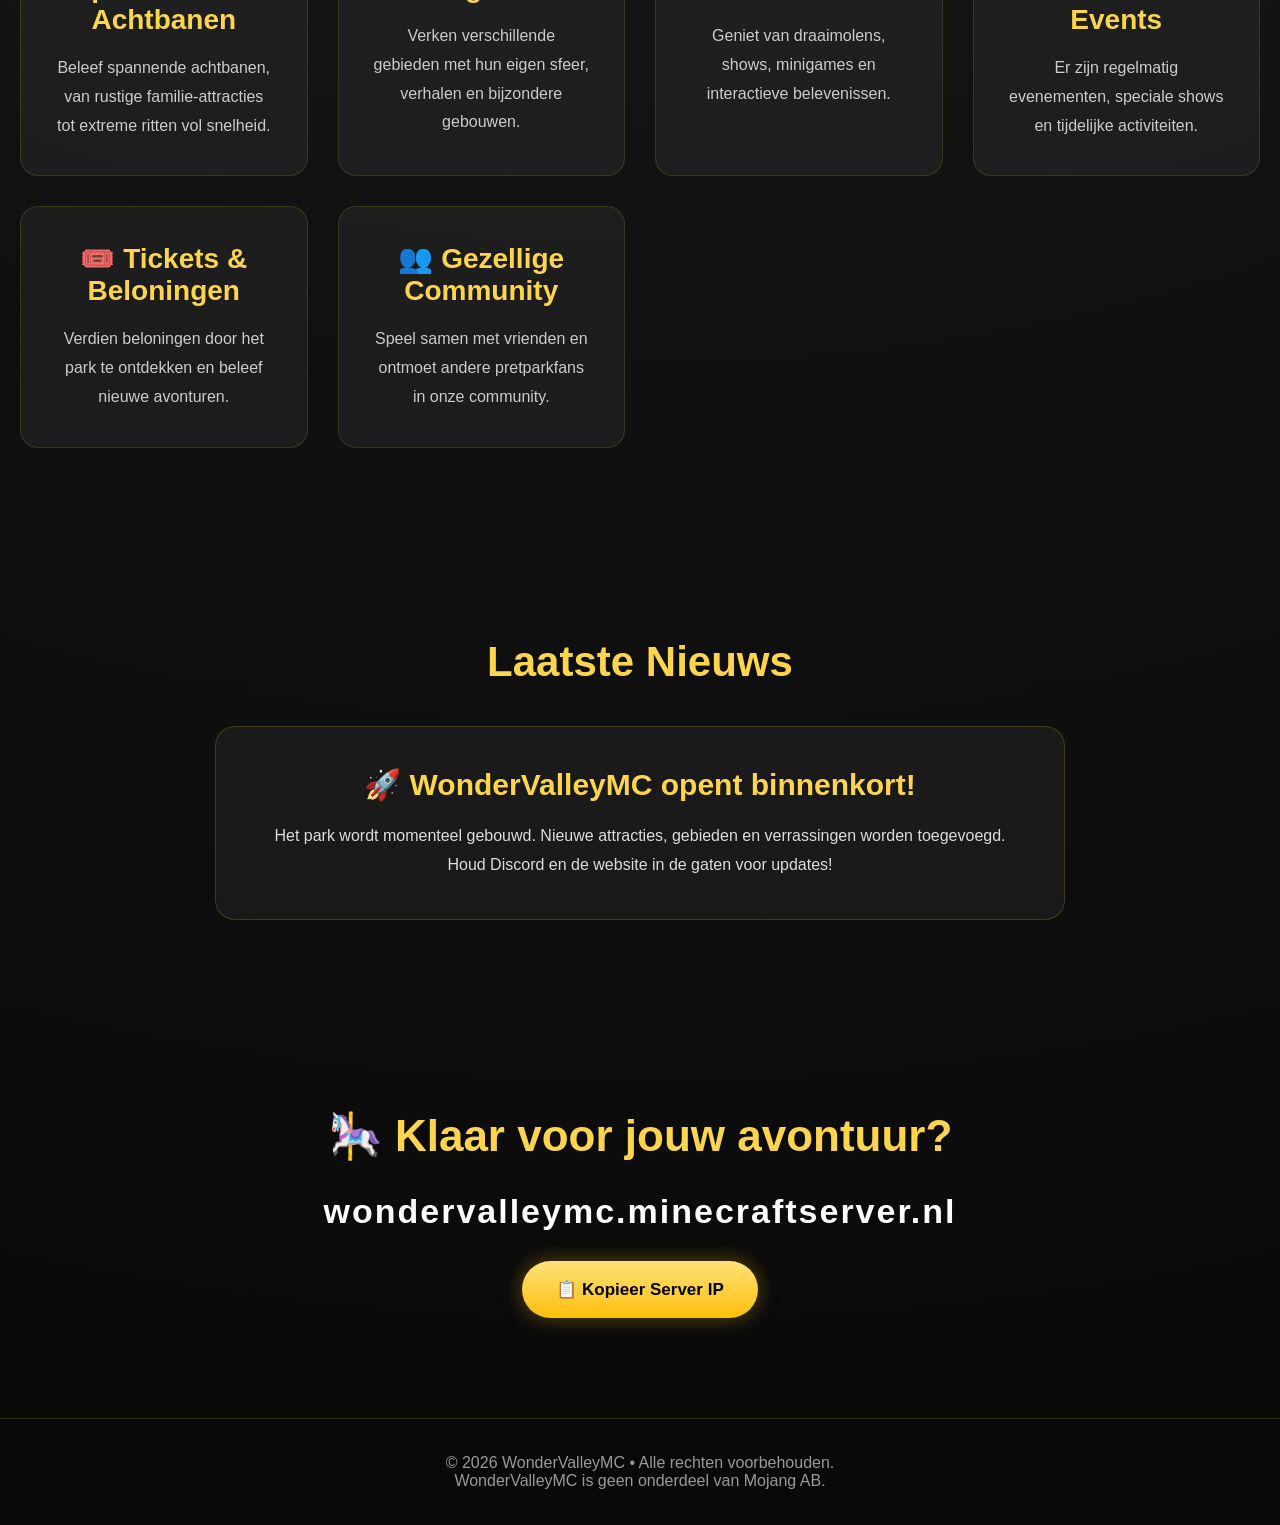
==== commit 2896e5e8: "Update index.html" ====
--- a/index.html
+++ b/index.html
@@ -6,9 +6,9 @@
     <meta charset="UTF-8">
     <meta name="viewport" content="width=device-width, initial-scale=1.0">
 
-    <title>WonderValleyMC | De Magische Minecraft Server</title>
-
-    <meta name="description" content="Welkom op WonderValleyMC! Waar magie tot leven komt..">
+    <title>WonderValleyMC | Het Magische Minecraft Pretpark</title>
+
+    <meta name="description" content="Welkom bij WonderValleyMC! Een magisch Minecraft pretpark vol achtbanen, attracties, shows en avontuur.">
 
     <link rel="icon" href="favicon.png">
 
@@ -18,214 +18,371 @@
 
 </head>
 
+
 <body>
 
-    <div id="particles"></div>
-
-    <header>
-
-        <nav>
-
-            <div class="logo">
-
-                <a href="index.html">
-
-                    <img src="logo.png" alt="WonderValleyMC Logo">
-
-                </a>
-
-            </div>
-
-            <ul>
-
-                <li><a href="index.html">Home</a></li>
-                <li><a href="ranks.html">Ranks</a></li>
-                <li><a href="staff.html">Staff</a></li>
-                <li><a href="regels.html">Regels</a></li>
-                <li><a href="nieuws.html">Nieuws</a></li>
-                <li><a href="contact.html">Contact</a></li>
-
-            </ul>
-
-        </nav>
-
-    </header>
-
-    <main>
-
-        <section class="hero">
-
-            <div class="hero-content">
-
-                <img class="hero-logo" src="logo.png" alt="WonderValleyMC">
-
-                <h1>Welkom bij WonderValleyMC</h1>
-
-                <p>
-
-                    Ontdek een wonderlijke wereld vol achtbanen,
-                    betoverende belevingen en gezelligheid.
-
-                </p>
-
-                <div class="buttons">
-
-                    <button onclick="copyIP()">
-
-                        📋 Kopieer Server IP
-
-                    </button>
-
-                    <a class="discord"
-                       href="https://discord.gg/JOUWLINK"
-                       target="_blank">
-
-                        💬 Discord
-
-                    </a>
-
-                </div>
-
-            </div>
-
-        </section>
-
-        <section class="status">
-
-            <h2>Live Serverstatus</h2>
-
-            <div class="status-box">
-
-                <div id="serverStatus">
-
-                    Status laden...
-
-                </div>
-
-                <div id="playerCount"></div>
-
-                <div id="serverVersion"></div>
-
-            </div>
-
-        </section>
-
-        <section class="features">
-
-            <h2>WonderValleyMC</h2>
-
-            <div class="cards">
-
-                <div class="card">
-
-                    <h3>🏡 Survival</h3>
-
-                    <p>
-                        Een stabiele survivalwereld waar jij samen met vrienden kunt bouwen.
-                    </p>
-
-                </div>
-
-                <div class="card">
-
-                    <h3>💰 Economy</h3>
-
-                    <p>
-                        Koop, verkoop en verdien geld via een uitgebreide economie.
-                    </p>
-
-                </div>
-
-                <div class="card">
-
-                    <h3>🛡️ Claims</h3>
-
-                    <p>
-                        Bescherm jouw builds eenvoudig tegen griefers.
-                    </p>
-
-                </div>
-
-                <div class="card">
-
-                    <h3>🎁 Dagelijkse Rewards</h3>
-
-                    <p>
-                        Log iedere dag in voor gratis beloningen.
-                    </p>
-
-                </div>
-
-                <div class="card">
-
-                    <h3>🎉 Events</h3>
-
-                    <p>
-                        Regelmatig leuke evenementen met unieke prijzen.
-                    </p>
-
-                </div>
-
-                <div class="card">
-
-                    <h3>👥 Community</h3>
-
-                    <p>
-                        Een gezellige Nederlandse community waar iedereen welkom is.
-                    </p>
-
-                </div>
-
-            </div>
-
-        </section>
-
-        <section class="news">
-
-            <h2>Laatste Nieuws</h2>
-
-            <div class="news-card">
-
-                <h3>🚀 WonderValleyMC opent binnenkort!</h3>
-
-                <p>
-
-                    We zijn druk bezig met de laatste voorbereidingen.
-                    Houd onze Discord in de gaten voor de officiële openingsdatum.
-
-                </p>
-
-            </div>
-
-        </section>
-
-        <section class="join">
-
-            <h2>Kom vandaag nog spelen!</h2>
-
-            <h3 id="serverip">
-
-                wondervalleymc.minecraftserver.nl
-
-            </h3>
-
-            <button onclick="copyIP()">
-
-                📋 Kopieer Server IP
-
-            </button>
-
-        </section>
-
-    </main>
-
-    <footer>
-
-        <p>© 2026 WonderValleyMC • Alle rechten voorbehouden.</p>
-        <p>WonderValleyMC is geen onderdeel van Mojang AB.</p>
-        
-    </footer>
+
+<div id="particles"></div>
+
+
+<header>
+
+<nav>
+
+
+<div class="logo">
+
+<a href="index.html">
+
+<img src="logo.png" alt="WonderValleyMC Logo">
+
+</a>
+
+</div>
+
+
+<ul>
+
+<li><a href="index.html">Home</a></li>
+<li><a href="ranks.html">Ranks</a></li>
+<li><a href="staff.html">Staff</a></li>
+<li><a href="regels.html">Regels</a></li>
+<li><a href="nieuws.html">Nieuws</a></li>
+<li><a href="contact.html">Contact</a></li>
+
+</ul>
+
+
+</nav>
+
+</header>
+
+
+
+<main>
+
+
+
+<section class="hero">
+
+
+<div class="hero-content">
+
+
+<img class="hero-logo" src="logo.png" alt="WonderValleyMC">
+
+
+<h1>
+Welkom bij WonderValleyMC
+</h1>
+
+
+<p>
+
+Ontdek een magisch Minecraft pretpark vol spectaculaire achtbanen,
+unieke attracties en onvergetelijke avonturen!
+
+</p>
+
+
+
+<div class="buttons">
+
+
+<button onclick="copyIP()">
+
+📋 Kopieer Server IP
+
+</button>
+
+
+
+<a class="discord"
+href="https://discord.gg/JOUWLINK"
+target="_blank">
+
+💬 Discord
+
+</a>
+
+
+</div>
+
+
+</div>
+
+
+</section>
+
+
+
+
+
+<section class="status">
+
+
+<h2>🎢 Live Parkstatus</h2>
+
+
+<div class="status-box">
+
+
+<div id="serverStatus">
+
+Status laden...
+
+</div>
+
+
+<div id="playerCount"></div>
+
+
+<div id="serverVersion"></div>
+
+
+</div>
+
+
+</section>
+
+
+
+
+
+<section class="features">
+
+
+<h2>✨ Ontdek WonderValley</h2>
+
+
+
+<div class="cards">
+
+
+
+<div class="card">
+
+
+<h3>🎢 Spectaculaire Achtbanen</h3>
+
+
+<p>
+
+Beleef spannende achtbanen,
+van rustige familie-attracties tot extreme ritten vol snelheid.
+
+</p>
+
+
+</div>
+
+
+
+
+
+<div class="card">
+
+
+<h3>🏰 Magische Themagebieden</h3>
+
+
+<p>
+
+Verken verschillende gebieden met hun eigen sfeer,
+verhalen en bijzondere gebouwen.
+
+</p>
+
+
+</div>
+
+
+
+
+
+<div class="card">
+
+
+<h3>🎡 Unieke Attracties</h3>
+
+
+<p>
+
+Geniet van draaimolens, shows,
+minigames en interactieve belevenissen.
+
+</p>
+
+
+</div>
+
+
+
+
+
+<div class="card">
+
+
+<h3>🎆 Dagelijkse Shows & Events</h3>
+
+
+<p>
+
+Er zijn regelmatig evenementen,
+speciale shows en tijdelijke activiteiten.
+
+</p>
+
+
+</div>
+
+
+
+
+
+<div class="card">
+
+
+<h3>🎟️ Tickets & Beloningen</h3>
+
+
+<p>
+
+Verdien beloningen door het park te ontdekken
+en beleef nieuwe avonturen.
+
+</p>
+
+
+</div>
+
+
+
+
+
+<div class="card">
+
+
+<h3>👥 Gezellige Community</h3>
+
+
+<p>
+
+Speel samen met vrienden en ontmoet andere
+pretparkfans in onze community.
+
+</p>
+
+
+</div>
+
+
+
+</div>
+
+
+</section>
+
+
+
+
+
+
+
+<section class="news">
+
+
+<h2>Laatste Nieuws</h2>
+
+
+
+<div class="news-card">
+
+
+<h3>🚀 WonderValleyMC opent binnenkort!</h3>
+
+
+<p>
+
+Het park wordt momenteel gebouwd.
+Nieuwe attracties, gebieden en verrassingen worden toegevoegd.
+
+Houd Discord en de website in de gaten voor updates!
+
+</p>
+
+
+</div>
+
+
+</section>
+
+
+
+
+
+
+
+<section class="join">
+
+
+<h2>
+
+🎠 Klaar voor jouw avontuur?
+
+</h2>
+
+
+<h3 id="serverip">
+
+wondervalleymc.minecraftserver.nl
+
+</h3>
+
+
+
+<button onclick="copyIP()">
+
+📋 Kopieer Server IP
+
+</button>
+
+
+
+</section>
+
+
+
+
+</main>
+
+
+
+
+
+
+<footer>
+
+
+<p>
+
+© 2026 WonderValleyMC • Alle rechten voorbehouden.
+
+</p>
+
+
+<p>
+
+WonderValleyMC is geen onderdeel van Mojang AB.
+
+</p>
+
+
+</footer>
+
+
 
 </body>
 
+
 </html>
